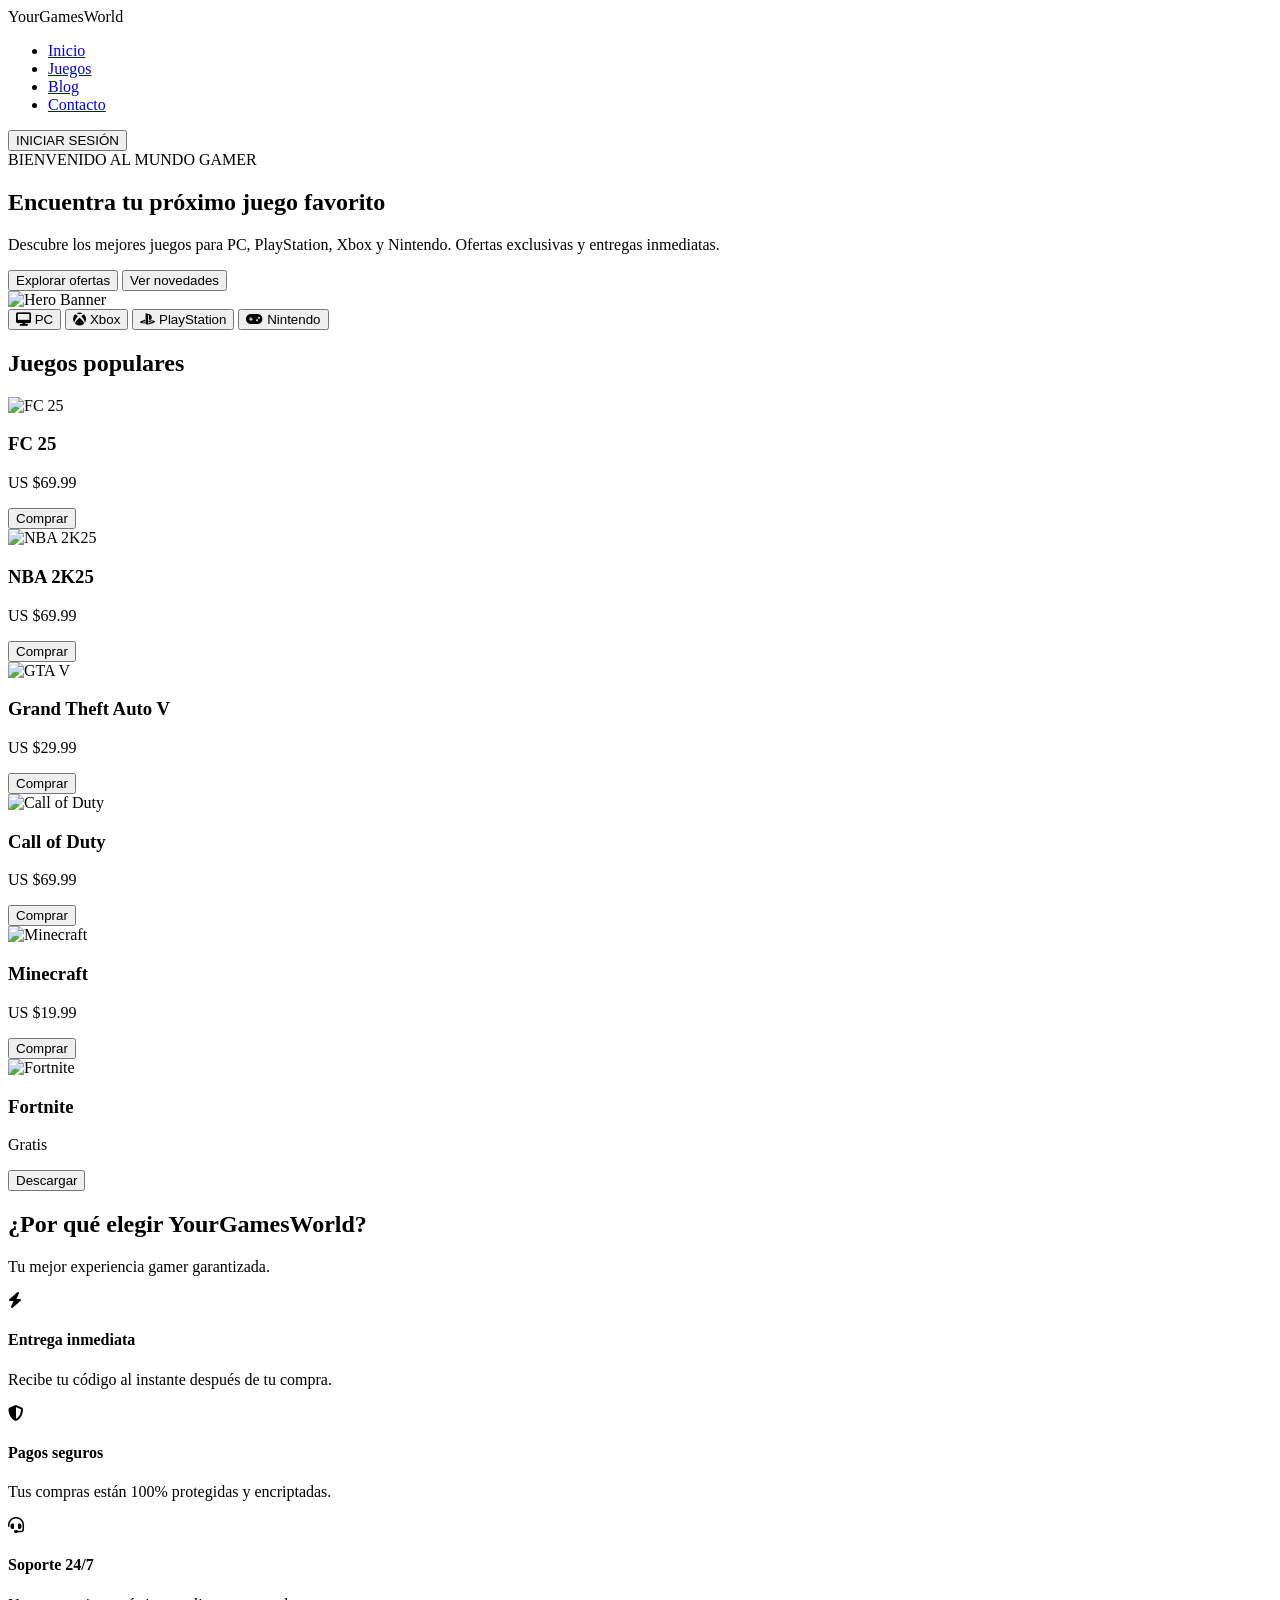
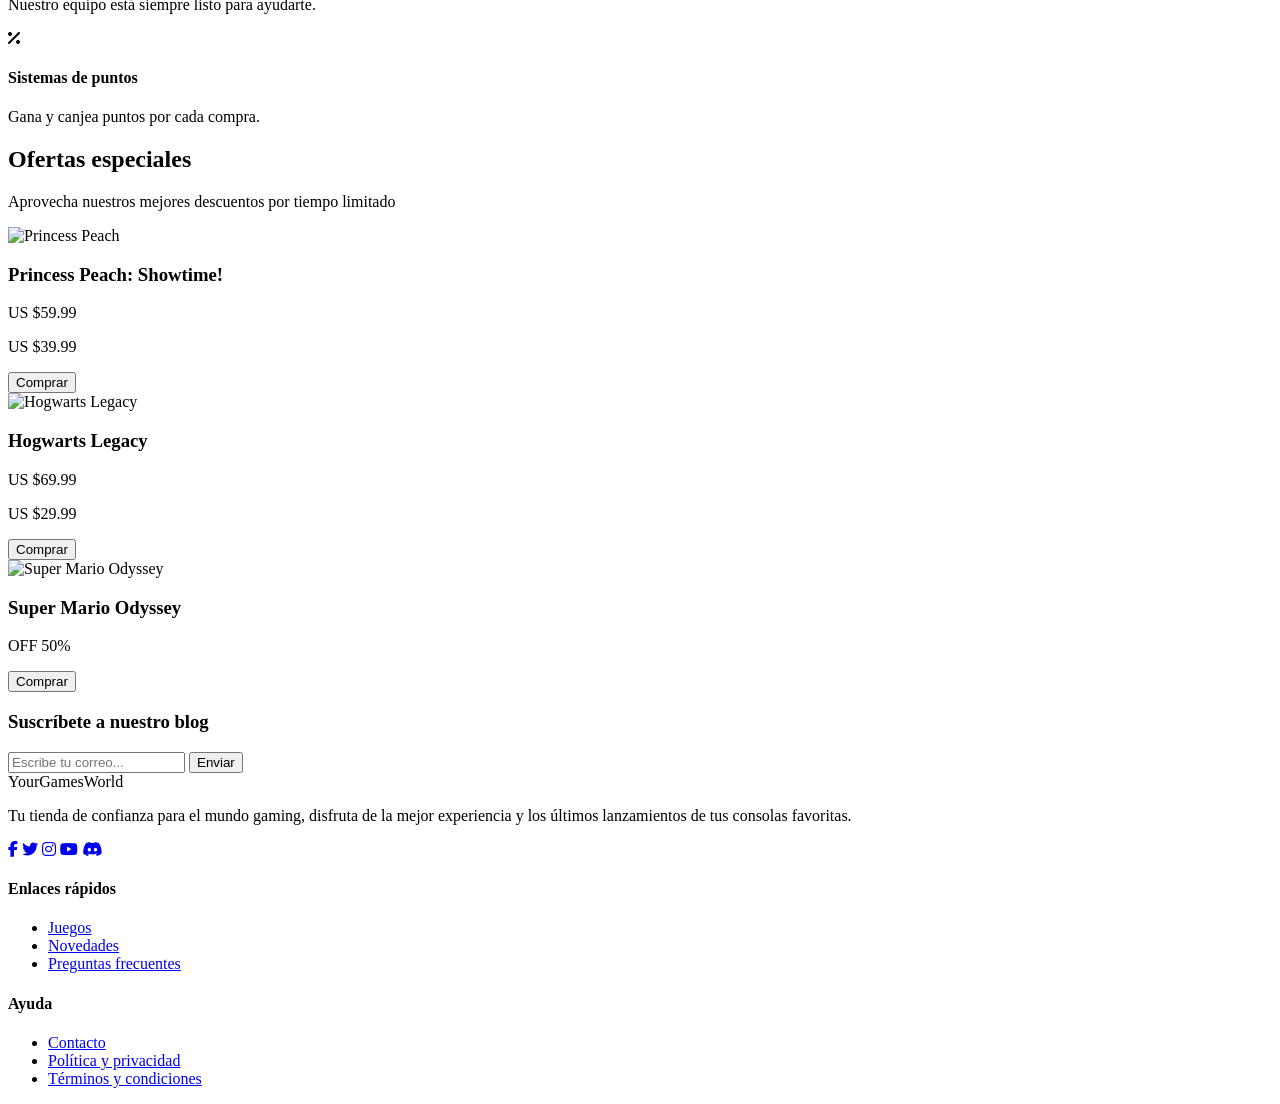
==== index.html @ 9f24f6bb "creacion de archivos en su respectiva carpeta" ====
<!DOCTYPE html>
<html lang="en">
<head>
    <meta charset="UTF-8">
    <meta name="viewport" content="width=device-width, initial-scale=1.0">
    <title>Document</title>
</head>
<body>
    
</body>
</html>
<!DOCTYPE html>
<html lang="es">
<head>
    <meta charset="UTF-8">
    <meta name="viewport" content="width=device-width, initial-scale=1.0">
    <title>YourGamesWorld</title>
    <link rel="stylesheet" href="styles.css">
    <link rel="stylesheet" href="https://cdnjs.cloudflare.com/ajax/libs/font-awesome/6.4.0/css/all.min.css">
</head>
<body>

    <header class="navbar">
        <div class="logo">
            YourGames<span>World</span>
        </div>
        <nav>
            <ul>
                <li><a href="#">Inicio</a></li>
                <li><a href="#">Juegos</a></li>
                <li><a href="#">Blog</a></li>
                <li><a href="#">Contacto</a></li>
            </ul>
        </nav>
        <button class="btn-primary">INICIAR SESIÓN</button>
    </header>

    <section class="hero">
        <div class="hero-content">
            <span class="sub-heading">BIENVENIDO AL MUNDO GAMER</span>
            <h1>Encuentra tu próximo juego favorito</h1>
            <p>Descubre los mejores juegos para PC, PlayStation, Xbox y Nintendo. Ofertas exclusivas y entregas inmediatas.</p>
            <div class="hero-buttons">
                <button class="btn-pink">Explorar ofertas</button>
                <button class="btn-outline">Ver novedades</button>
            </div>
        </div>
        <div class="hero-image">
            <img src="https://via.placeholder.com/500x300/1e0e36/ffffff?text=Hero+Gamer+Banner" alt="Hero Banner">
        </div>
    </section>

    <section class="platform-filter">
        <button class="platform-btn pc"><i class="fa-solid fa-desktop"></i> PC</button>
        <button class="platform-btn xbox"><i class="fa-brands fa-xbox"></i> Xbox</button>
        <button class="platform-btn ps"><i class="fa-brands fa-playstation"></i> PlayStation</button>
        <button class="platform-btn nintendo"><i class="fa-solid fa-gamepad"></i> Nintendo</button>
    </section>

    <section class="section-container">
        <h2 class="section-title">Juegos populares</h2>
        <div class="grid-games">
            <div class="game-card">
                <img src="https://via.placeholder.com/250x150/111/fff?text=FC+25" alt="FC 25">
                <h3>FC 25</h3>
                <p class="price">US $69.99</p>
                <button class="btn-pink-sm">Comprar</button>
            </div>
            <div class="game-card">
                <img src="https://via.placeholder.com/250x150/111/fff?text=NBA+2K25" alt="NBA 2K25">
                <h3>NBA 2K25</h3>
                <p class="price">US $69.99</p>
                <button class="btn-pink-sm">Comprar</button>
            </div>
            <div class="game-card">
                <img src="https://via.placeholder.com/250x150/111/fff?text=GTA+V" alt="GTA V">
                <h3>Grand Theft Auto V</h3>
                <p class="price">US $29.99</p>
                <button class="btn-pink-sm">Comprar</button>
            </div>
            <div class="game-card">
                <img src="https://via.placeholder.com/250x150/111/fff?text=CoD+BO" alt="Call of Duty">
                <h3>Call of Duty</h3>
                <p class="price">US $69.99</p>
                <button class="btn-pink-sm">Comprar</button>
            </div>
            <div class="game-card">
                <img src="https://via.placeholder.com/250x150/111/fff?text=Minecraft" alt="Minecraft">
                <h3>Minecraft</h3>
                <p class="price">US $19.99</p>
                <button class="btn-pink-sm">Comprar</button>
            </div>
            <div class="game-card">
                <img src="https://via.placeholder.com/250x150/111/fff?text=Fortnite" alt="Fortnite">
                <h3>Fortnite</h3>
                <p class="price">Gratis</p>
                <button class="btn-pink-sm">Descargar</button>
            </div>
        </div>
    </section>

    <section class="section-container why-us">
        <h2>¿Por qué elegir <span>YourGamesWorld?</span></h2>
        <p class="sub-text">Tu mejor experiencia gamer garantizada.</p>
        <div class="grid-features">
            <div class="feature-card">
                <i class="fa-solid fa-bolt icon"></i>
                <h4>Entrega inmediata</h4>
                <p>Recibe tu código al instante después de tu compra.</p>
            </div>
            <div class="feature-card">
                <i class="fa-solid fa-shield-halved icon"></i>
                <h4>Pagos seguros</h4>
                <p>Tus compras están 100% protegidas y encriptadas.</p>
            </div>
            <div class="feature-card">
                <i class="fa-solid fa-headset icon"></i>
                <h4>Soporte 24/7</h4>
                <p>Nuestro equipo está siempre listo para ayudarte.</p>
            </div>
            <div class="feature-card">
                <i class="fa-solid fa-percent icon"></i>
                <h4>Sistemas de puntos</h4>
                <p>Gana y canjea puntos por cada compra.</p>
            </div>
        </div>
    </section>

    <section class="section-container">
        <h2 class="section-title left">Ofertas <span>especiales</span></h2>
        <p class="sub-text left">Aprovecha nuestros mejores descuentos por tiempo limitado</p>
        
        <div class="grid-offers">
            <div class="offer-card">
                <img src="https://via.placeholder.com/100x120/ff007f/fff?text=Peach" alt="Princess Peach">
                <div class="offer-details">
                    <h3>Princess Peach: Showtime!</h3>
                    <p class="old-price">US $59.99</p>
                    <p class="new-price">US $39.99</p>
                    <button class="btn-pink-sm">Comprar</button>
                </div>
            </div>
            <div class="offer-card">
                <img src="https://via.placeholder.com/100x120/ff007f/fff?text=Hogwarts" alt="Hogwarts Legacy">
                <div class="offer-details">
                    <h3>Hogwarts Legacy</h3>
                    <p class="old-price">US $69.99</p>
                    <p class="new-price">US $29.99</p>
                    <button class="btn-pink-sm">Comprar</button>
                </div>
            </div>
            <div class="offer-card">
                <img src="https://via.placeholder.com/100x120/ff007f/fff?text=Mario" alt="Super Mario Odyssey">
                <div class="offer-details">
                    <h3>Super Mario Odyssey</h3>
                    <p class="new-price">OFF 50%</p>
                    <button class="btn-pink-sm">Comprar</button>
                </div>
            </div>
        </div>

        <div class="carousel-dots">
            <span class="dot active"></span>
            <span class="dot"></span>
            <span class="dot"></span>
            <span class="dot"></span>
            <span class="dot"></span>
        </div>
    </section>

    <section class="newsletter-section">
        <h3>Suscríbete a nuestro blog</h3>
        <form class="newsletter-form">
            <input type="email" placeholder="Escribe tu correo..." required>
            <button type="submit" class="btn-pink">Enviar</button>
        </form>
    </section>

    <footer>
        <div class="footer-container">
            <div class="footer-col main-col">
                <div class="logo">YourGames<span>World</span></div>
                <p>Tu tienda de confianza para el mundo gaming, disfruta de la mejor experiencia y los últimos lanzamientos de tus consolas favoritas.</p>
                <div class="social-icons">
                    <a href="#"><i class="fa-brands fa-facebook-f"></i></a>
                    <a href="#"><i class="fa-brands fa-twitter"></i></a>
                    <a href="#"><i class="fa-brands fa-instagram"></i></a>
                    <a href="#"><i class="fa-brands fa-youtube"></i></a>
                    <a href="#"><i class="fa-brands fa-discord"></i></a>
                </div>
            </div>

            <div class="footer-col">
                <h4>Enlaces rápidos</h4>
                <ul>
                    <li><a href="#">Juegos</a></li>
                    <li><a href="#">Novedades</a></li>
                    <li><a href="#">Preguntas frecuentes</a></li>
                </ul>
            </div>

            <div class="footer-col">
                <h4>Ayuda</h4>
                <ul>
                    <li><a href="#">Contacto</a></li>
                    <li><a href="#">Política y privacidad</a></li>
                    <li><a href="#">Términos y condiciones</a></li>
                </ul>
            </div>
        </div>
    </footer>

</body>
</html>
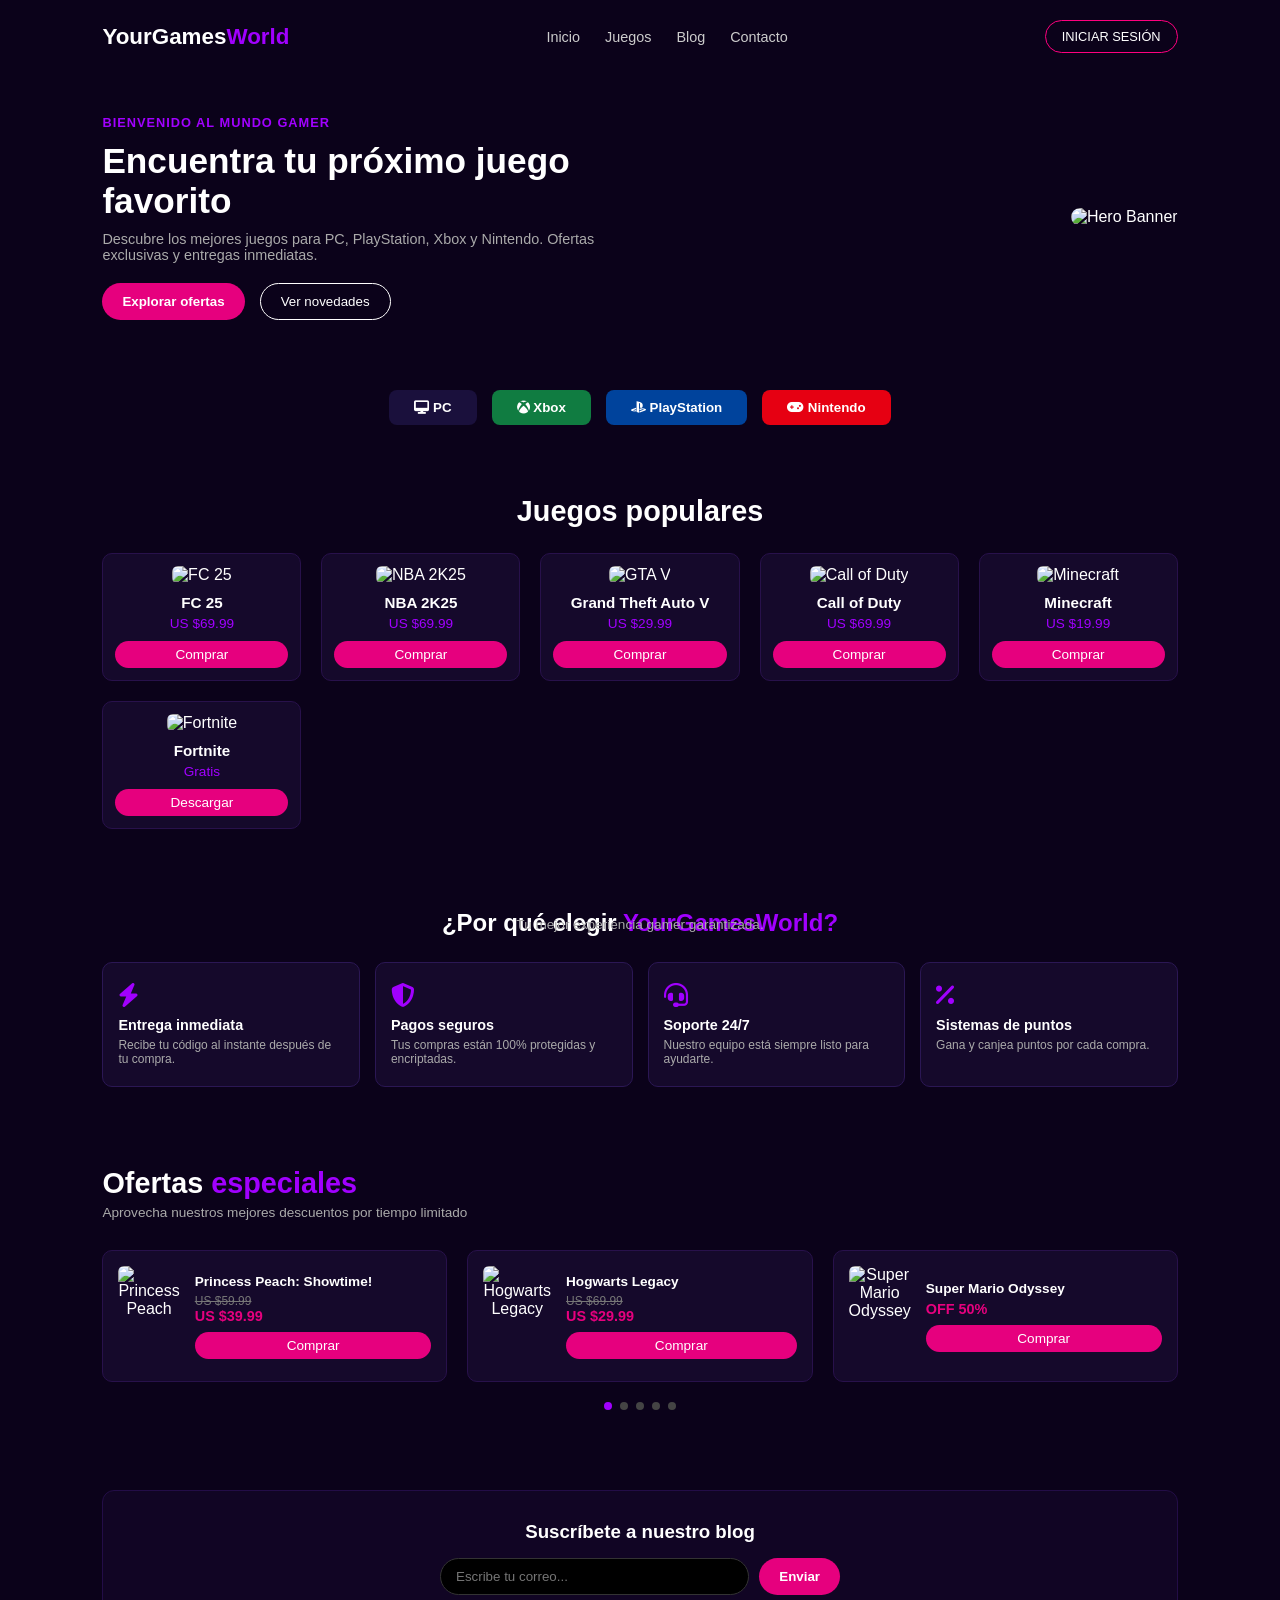
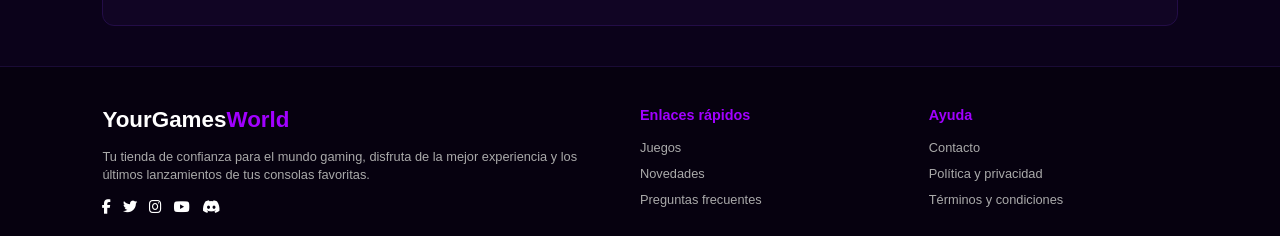
==== commit 84b9dbfd: "Modificacion en index y codificacion en estilos css" ====
--- a/index.html
+++ b/index.html
@@ -3,7 +3,8 @@
 <head>
     <meta charset="UTF-8">
     <meta name="viewport" content="width=device-width, initial-scale=1.0">
-    <title>Document</title>
+    <link rel="stylesheet" href="/css/estilo.css">
+    <title>Tu-mundo-Gamer</title>
 </head>
 <body>
     
--- a/css/estilo.css
+++ b/css/estilo.css
@@ -0,0 +1,397 @@
+/* RESET & GENERAL */
+* {
+    margin: 0;
+    padding: 0;
+    box-sizing: border-box;
+    font-family: 'Segoe UI', Tahoma, Geneva, Verdana, sans-serif;
+}
+
+body {
+    background-color: #0b021a;
+    color: #ffffff;
+}
+
+a {
+    color: inherit;
+    text-decoration: none;
+}
+
+/* ESTILOS DE BOTONES */
+.btn-primary {
+    background: transparent;
+    border: 1px solid #ff007f;
+    color: #ffffff;
+    padding: 8px 16px;
+    border-radius: 20px;
+    cursor: pointer;
+    font-size: 0.8rem;
+}
+
+.btn-pink {
+    background-color: #e6007e;
+    border: none;
+    color: white;
+    padding: 10px 20px;
+    border-radius: 20px;
+    cursor: pointer;
+    font-weight: bold;
+}
+
+.btn-pink-sm {
+    background-color: #e6007e;
+    border: none;
+    color: white;
+    padding: 6px 15px;
+    border-radius: 15px;
+    cursor: pointer;
+    font-size: 0.85rem;
+    width: 100%;
+}
+
+.btn-outline {
+    background: transparent;
+    border: 1px solid #ffffff;
+    color: white;
+    padding: 10px 20px;
+    border-radius: 20px;
+    cursor: pointer;
+}
+
+/* NAVBAR */
+.navbar {
+    display: flex;
+    justify-content: space-between;
+    align-items: center;
+    padding: 20px 8%;
+    background-color: #0b021a;
+}
+
+.logo {
+    font-weight: bold;
+    font-size: 1.4rem;
+}
+
+.logo span {
+    color: #a100ff;
+}
+
+.navbar nav ul {
+    display: flex;
+    list-style: none;
+    gap: 25px;
+}
+
+.navbar nav ul li a {
+    font-size: 0.9rem;
+    color: #ccc;
+    transition: 0.3s;
+}
+
+.navbar nav ul li a:hover {
+    color: #fff;
+}
+
+/* HERO SECTION */
+.hero {
+    display: flex;
+    align-items: center;
+    justify-content: space-between;
+    padding: 40px 8%;
+    gap: 20px;
+}
+
+.hero-content {
+    max-width: 500px;
+}
+
+.sub-heading {
+    color: #a100ff;
+    font-size: 0.8rem;
+    font-weight: bold;
+    letter-spacing: 1px;
+}
+
+.hero-content h1 {
+    font-size: 2.2rem;
+    margin: 10px 0;
+}
+
+.hero-content p {
+    color: #aaa;
+    font-size: 0.9rem;
+    margin-bottom: 20px;
+}
+
+.hero-buttons {
+    display: flex;
+    gap: 15px;
+}
+
+.hero-image img {
+    width: 100%;
+    max-width: 450px;
+    border-radius: 12px;
+}
+
+/* PLATAFORMAS */
+.platform-filter {
+    display: flex;
+    justify-content: center;
+    gap: 15px;
+    margin: 30px 0;
+}
+
+.platform-btn {
+    border: none;
+    padding: 10px 25px;
+    border-radius: 8px;
+    color: white;
+    font-weight: bold;
+    cursor: pointer;
+}
+
+.platform-btn.pc { background-color: #1a103c; }
+.platform-btn.xbox { background-color: #107c41; }
+.platform-btn.ps { background-color: #00439c; }
+.platform-btn.nintendo { background-color: #e60012; }
+
+/* SECCIONES COMUNES */
+.section-container {
+    padding: 40px 8%;
+    text-align: center;
+}
+
+.section-title {
+    font-size: 1.8rem;
+    margin-bottom: 25px;
+}
+
+.section-title.left, .sub-text.left {
+    text-align: left;
+}
+
+.section-title span, h2 span {
+    color: #a100ff;
+}
+
+.sub-text {
+    color: #aaa;
+    font-size: 0.85rem;
+    margin-top: -20px;
+    margin-bottom: 30px;
+}
+
+/* JUEGOS POPULARES GRID */
+.grid-games {
+    display: grid;
+    grid-template-columns: repeat(auto-fit, minmax(180px, 1fr));
+    gap: 20px;
+}
+
+.game-card {
+    background-color: #15092b;
+    border: 1px solid #28114b;
+    border-radius: 10px;
+    padding: 12px;
+    text-align: center;
+}
+
+.game-card img {
+    width: 100%;
+    border-radius: 6px;
+    margin-bottom: 10px;
+}
+
+.game-card h3 {
+    font-size: 0.95rem;
+    margin-bottom: 5px;
+}
+
+.game-card .price {
+    color: #a100ff;
+    font-size: 0.85rem;
+    margin-bottom: 10px;
+}
+
+/* CARACTERÍSTICAS / POR QUÉ ELEGIR */
+.grid-features {
+    display: grid;
+    grid-template-columns: repeat(auto-fit, minmax(180px, 1fr));
+    gap: 15px;
+    margin-top: 20px;
+}
+
+.feature-card {
+    background-color: #15092b;
+    border: 1px solid #2b1754;
+    padding: 20px 15px;
+    border-radius: 10px;
+    text-align: left;
+}
+
+.feature-card .icon {
+    font-size: 1.5rem;
+    color: #a100ff;
+    margin-bottom: 10px;
+}
+
+.feature-card h4 {
+    font-size: 0.9rem;
+    margin-bottom: 5px;
+}
+
+.feature-card p {
+    font-size: 0.75rem;
+    color: #aaa;
+}
+
+/* OFERTAS ESPECIALES */
+.grid-offers {
+    display: grid;
+    grid-template-columns: repeat(auto-fit, minmax(250px, 1fr));
+    gap: 20px;
+}
+
+.offer-card {
+    background-color: #15092b;
+    border: 1px solid #28114b;
+    border-radius: 10px;
+    padding: 15px;
+    display: flex;
+    gap: 15px;
+    align-items: center;
+}
+
+.offer-card img {
+    width: 80px;
+    height: 100px;
+    object-fit: cover;
+    border-radius: 6px;
+}
+
+.offer-details {
+    text-align: left;
+    width: 100%;
+}
+
+.offer-details h3 {
+    font-size: 0.85rem;
+    margin-bottom: 5px;
+}
+
+.old-price {
+    text-decoration: line-through;
+    color: #777;
+    font-size: 0.75rem;
+}
+
+.new-price {
+    color: #e6007e;
+    font-weight: bold;
+    font-size: 0.9rem;
+    margin-bottom: 8px;
+}
+
+.carousel-dots {
+    display: flex;
+    justify-content: center;
+    gap: 8px;
+    margin-top: 20px;
+}
+
+.dot {
+    width: 8px;
+    height: 8px;
+    background-color: #444;
+    border-radius: 50%;
+}
+
+.dot.active {
+    background-color: #a100ff;
+}
+
+/* NEWSLETTER */
+.newsletter-section {
+    background-color: #110524;
+    margin: 40px 8%;
+    padding: 30px;
+    border-radius: 12px;
+    text-align: center;
+    border: 1px solid #230d47;
+}
+
+.newsletter-section h3 {
+    margin-bottom: 15px;
+}
+
+.newsletter-form {
+    display: flex;
+    justify-content: center;
+    gap: 10px;
+    max-width: 400px;
+    margin: 0 auto;
+}
+
+.newsletter-form input {
+    background-color: #000;
+    border: 1px solid #333;
+    padding: 10px 15px;
+    border-radius: 20px;
+    color: white;
+    width: 100%;
+    outline: none;
+}
+
+/* FOOTER */
+footer {
+    background-color: #06010f;
+    padding: 40px 8% 20px 8%;
+    border-top: 1px solid #1a0b36;
+}
+
+.footer-container {
+    display: grid;
+    grid-template-columns: 2fr 1fr 1fr;
+    gap: 40px;
+}
+
+.footer-col p {
+    color: #aaa;
+    font-size: 0.8rem;
+    margin: 15px 0;
+    line-height: 1.4;
+}
+
+.social-icons {
+    display: flex;
+    gap: 12px;
+}
+
+.social-icons a {
+    color: white;
+    font-size: 0.9rem;
+}
+
+.footer-col h4 {
+    color: #a100ff;
+    font-size: 0.9rem;
+    margin-bottom: 15px;
+}
+
+.footer-col ul {
+    list-style: none;
+}
+
+.footer-col ul li {
+    margin-bottom: 8px;
+}
+
+.footer-col ul li a {
+    color: #aaa;
+    font-size: 0.8rem;
+    transition: 0.3s;
+}
+
+.footer-col ul li a:hover {
+    color: #fff;
+}
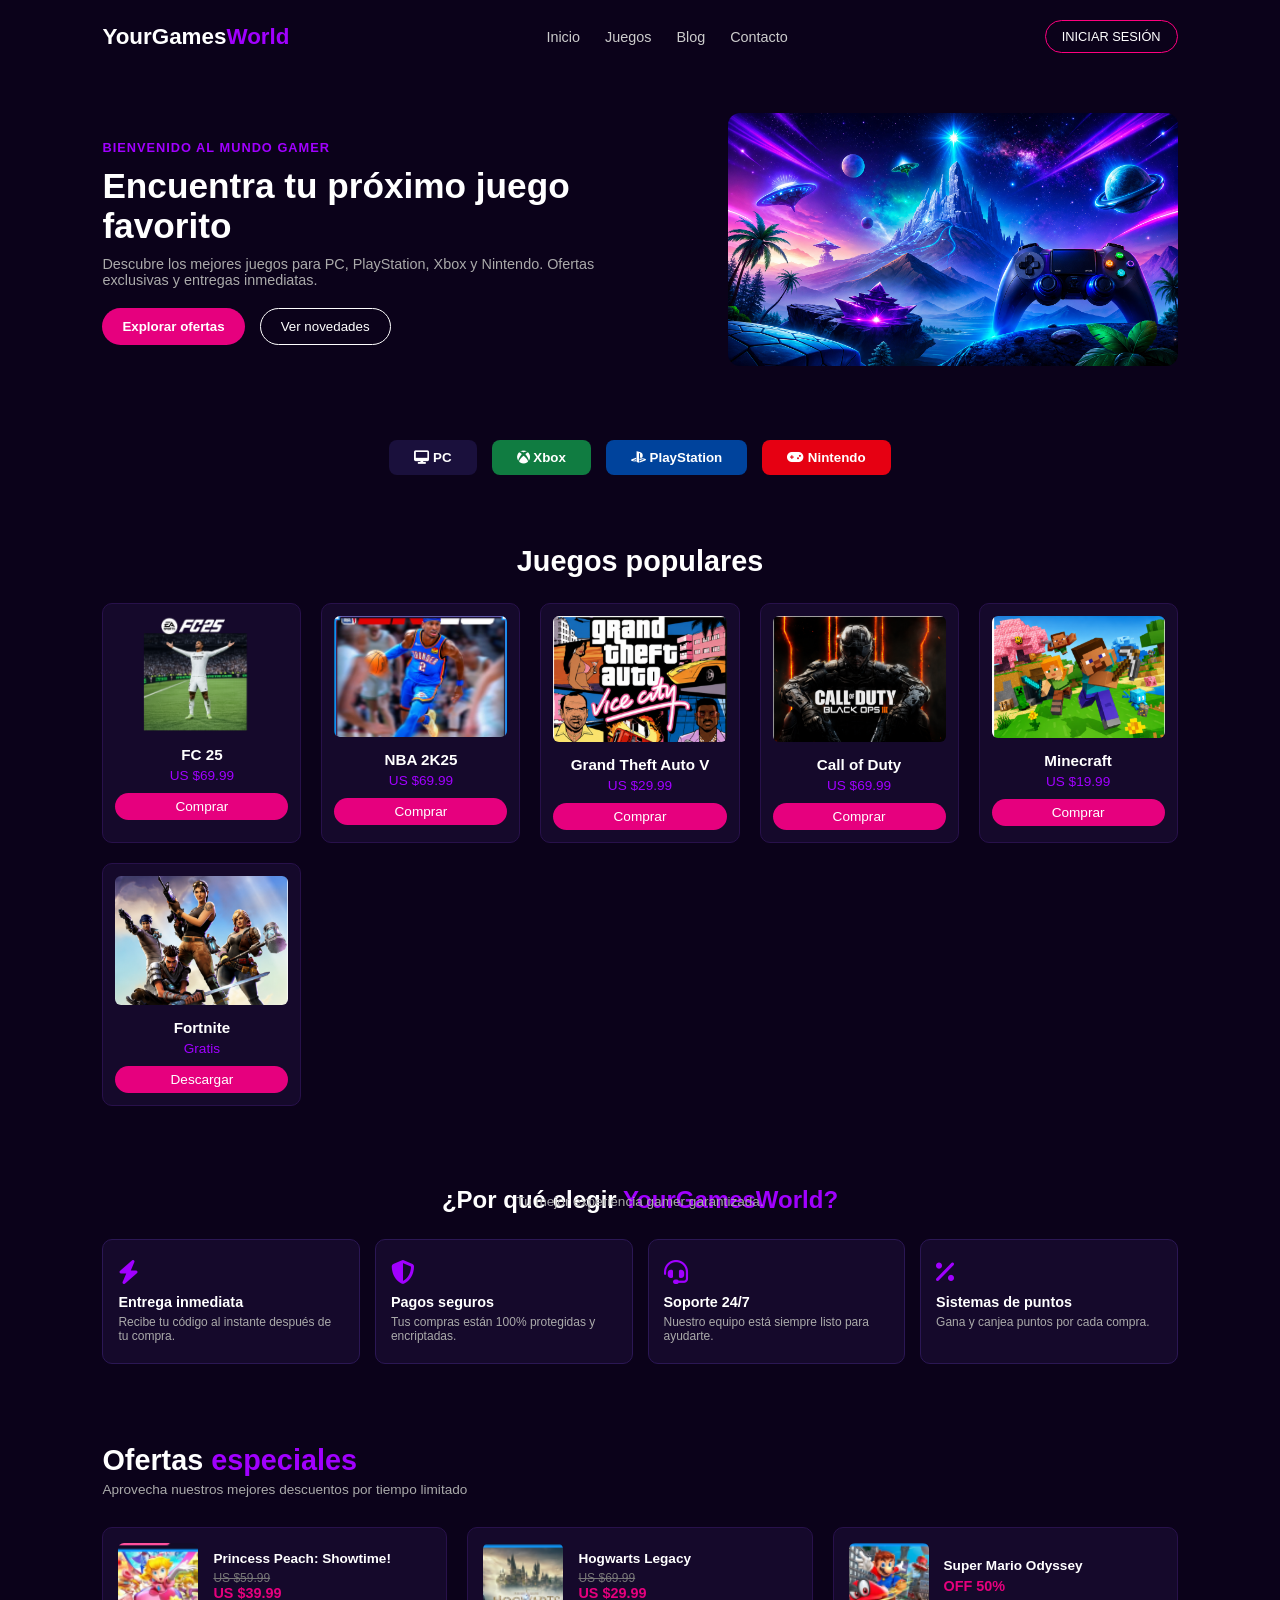
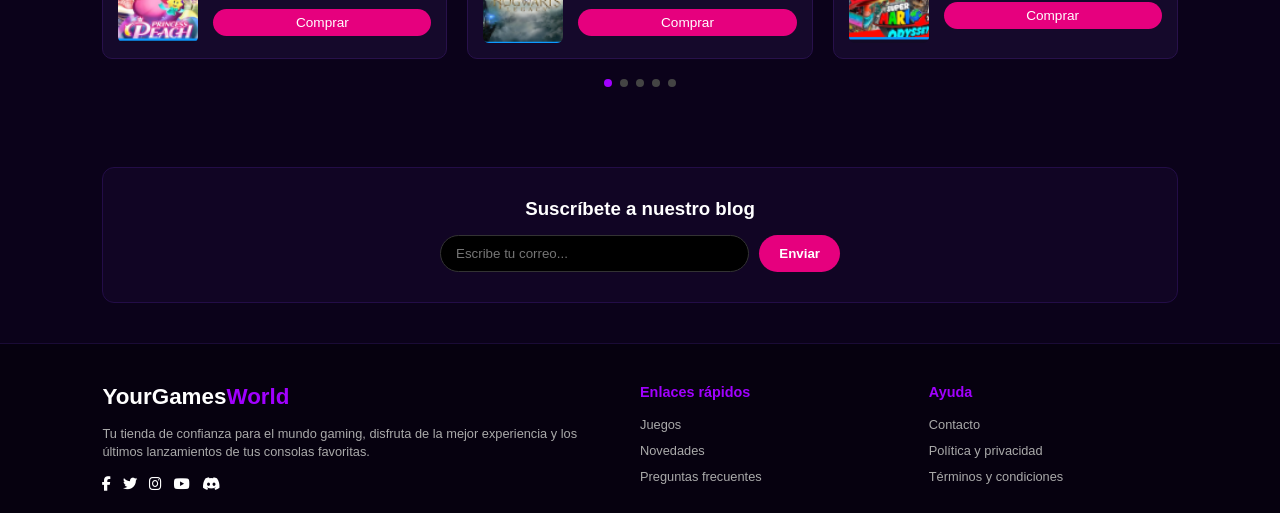
==== commit 0beb7a5c: "agregacion de contenido" ====
--- a/index.html
+++ b/index.html
@@ -1,22 +1,11 @@
-<!DOCTYPE html>
-<html lang="en">
-<head>
-    <meta charset="UTF-8">
-    <meta name="viewport" content="width=device-width, initial-scale=1.0">
-    <link rel="stylesheet" href="/css/estilo.css">
-    <title>Tu-mundo-Gamer</title>
-</head>
-<body>
-    
-</body>
-</html>
+
 <!DOCTYPE html>
 <html lang="es">
 <head>
     <meta charset="UTF-8">
-    <meta name="viewport" content="width=device-width, initial-scale=1.0">
+    <meta name="viewport" content="width=device-width, initials-scale=1.0">
     <title>YourGamesWorld</title>
-    <link rel="stylesheet" href="styles.css">
+    <link rel="stylesheet" href="css/estilo.css">
     <link rel="stylesheet" href="https://cdnjs.cloudflare.com/ajax/libs/font-awesome/6.4.0/css/all.min.css">
 </head>
 <body>
@@ -47,7 +36,7 @@
             </div>
         </div>
         <div class="hero-image">
-            <img src="https://via.placeholder.com/500x300/1e0e36/ffffff?text=Hero+Gamer+Banner" alt="Hero Banner">
+            <img src="/assets/logo.png" alt="Hero Banner">
         </div>
     </section>
 
@@ -62,37 +51,37 @@
         <h2 class="section-title">Juegos populares</h2>
         <div class="grid-games">
             <div class="game-card">
-                <img src="https://via.placeholder.com/250x150/111/fff?text=FC+25" alt="FC 25">
+                <img src="/assets/Fifa.png" alt="FC 25">
                 <h3>FC 25</h3>
                 <p class="price">US $69.99</p>
                 <button class="btn-pink-sm">Comprar</button>
             </div>
             <div class="game-card">
-                <img src="https://via.placeholder.com/250x150/111/fff?text=NBA+2K25" alt="NBA 2K25">
+                <img src="/assets/NBA.png" alt="NBA 2K25">
                 <h3>NBA 2K25</h3>
                 <p class="price">US $69.99</p>
                 <button class="btn-pink-sm">Comprar</button>
             </div>
             <div class="game-card">
-                <img src="https://via.placeholder.com/250x150/111/fff?text=GTA+V" alt="GTA V">
+                <img src="/assets/GTA VC.png" alt="GTA V">
                 <h3>Grand Theft Auto V</h3>
                 <p class="price">US $29.99</p>
                 <button class="btn-pink-sm">Comprar</button>
             </div>
             <div class="game-card">
-                <img src="https://via.placeholder.com/250x150/111/fff?text=CoD+BO" alt="Call of Duty">
+                <img src="/assets/CALL OF DUTY.png" alt="Call of Duty">
                 <h3>Call of Duty</h3>
                 <p class="price">US $69.99</p>
                 <button class="btn-pink-sm">Comprar</button>
             </div>
             <div class="game-card">
-                <img src="https://via.placeholder.com/250x150/111/fff?text=Minecraft" alt="Minecraft">
+                <img src="/assets/Minecraft.png" alt="Minecraft">
                 <h3>Minecraft</h3>
                 <p class="price">US $19.99</p>
                 <button class="btn-pink-sm">Comprar</button>
             </div>
             <div class="game-card">
-                <img src="https://via.placeholder.com/250x150/111/fff?text=Fortnite" alt="Fortnite">
+                <img src="/assets/Fornite.png" alt="Fortnite">
                 <h3>Fortnite</h3>
                 <p class="price">Gratis</p>
                 <button class="btn-pink-sm">Descargar</button>
@@ -133,7 +122,7 @@
         
         <div class="grid-offers">
             <div class="offer-card">
-                <img src="https://via.placeholder.com/100x120/ff007f/fff?text=Peach" alt="Princess Peach">
+                <img src="/assets/6.png" alt="Princess Peach">
                 <div class="offer-details">
                     <h3>Princess Peach: Showtime!</h3>
                     <p class="old-price">US $59.99</p>
@@ -142,7 +131,7 @@
                 </div>
             </div>
             <div class="offer-card">
-                <img src="https://via.placeholder.com/100x120/ff007f/fff?text=Hogwarts" alt="Hogwarts Legacy">
+                <img src="/assets/5.png" alt="Hogwarts Legacy">
                 <div class="offer-details">
                     <h3>Hogwarts Legacy</h3>
                     <p class="old-price">US $69.99</p>
@@ -151,7 +140,7 @@
                 </div>
             </div>
             <div class="offer-card">
-                <img src="https://via.placeholder.com/100x120/ff007f/fff?text=Mario" alt="Super Mario Odyssey">
+                <img src="/assets/3.png" alt="Super Mario Odyssey">
                 <div class="offer-details">
                     <h3>Super Mario Odyssey</h3>
                     <p class="new-price">OFF 50%</p>
